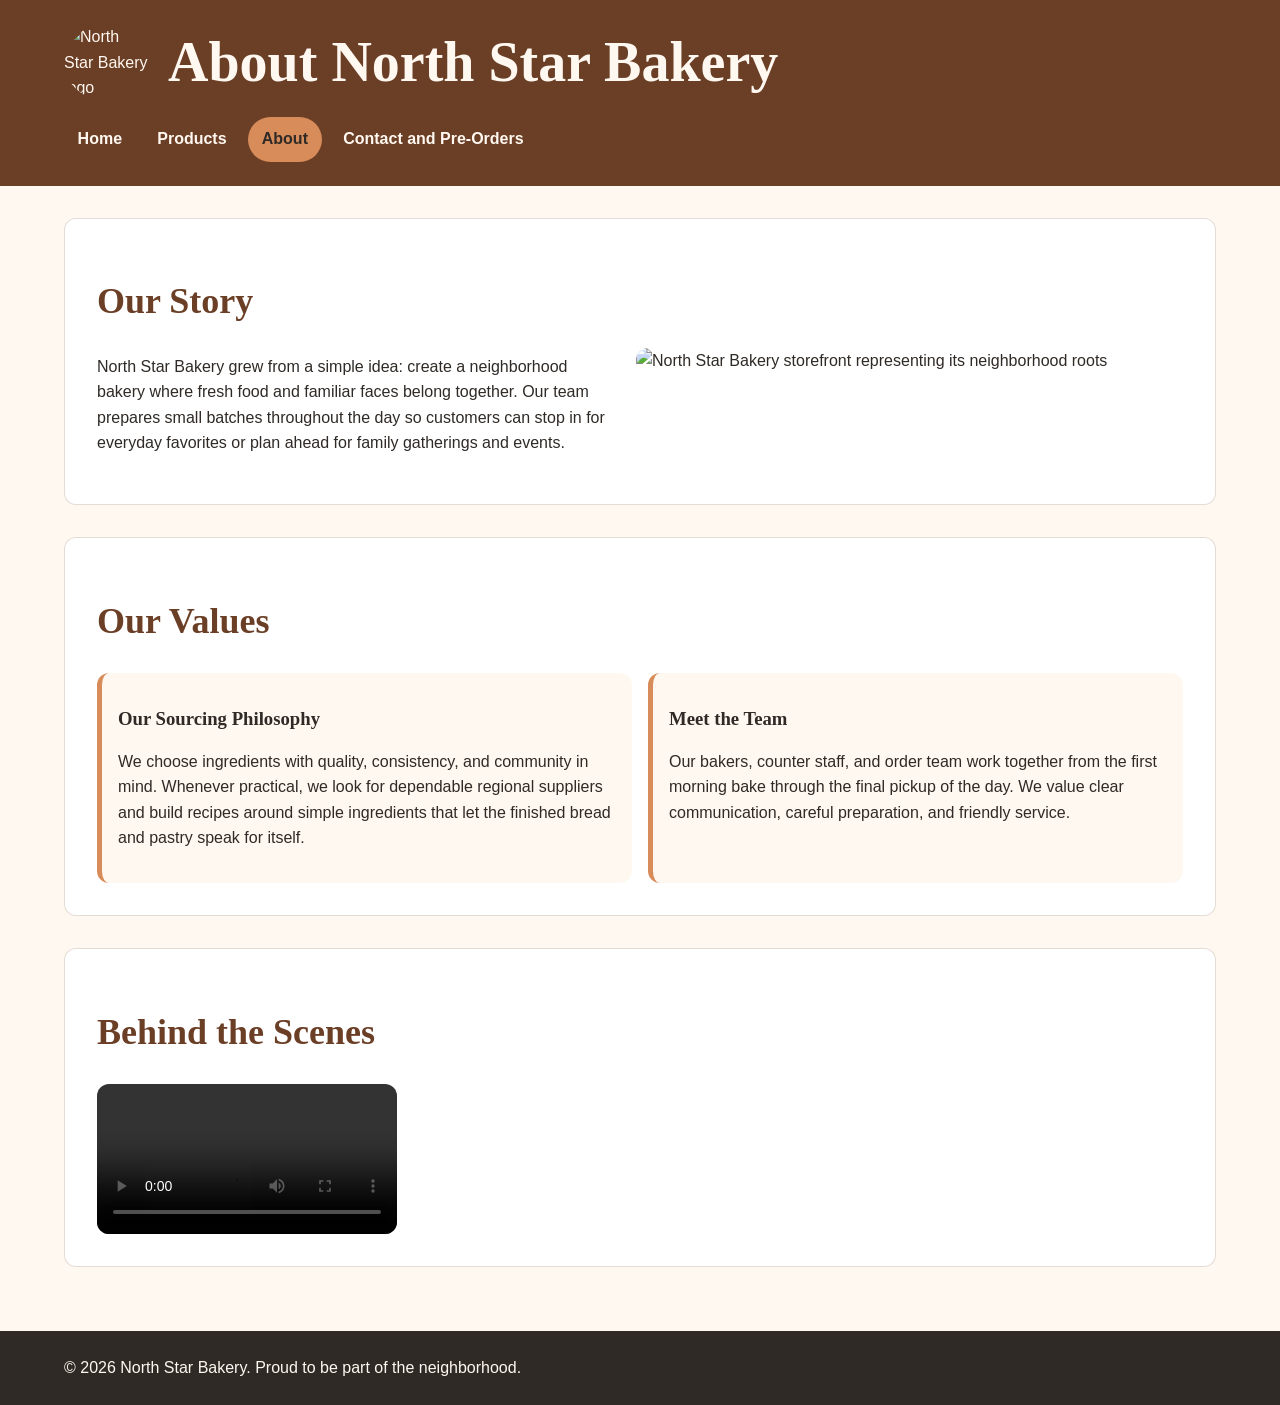
==== about.html @ 12df3283 "Add files via upload" ====
<!DOCTYPE html>
<html lang="en">
<head>
  <meta charset="UTF-8">
  <meta name="viewport" content="width=device-width, initial-scale=1.0">
  <title>North Star Bakery | About</title>
  <link rel="stylesheet" href="styles.css">
</head>
<body>
  <header>
    <div class="header-inner">
      <div class="brand-row">
        <img class="logo" src="assets/bakery-logo.png" alt="North Star Bakery logo">
        <h1>About North Star Bakery</h1>
      </div>
      <nav aria-label="Primary navigation">
        <ul>
          <li><a href="index.html">Home</a></li>
          <li><a href="products.html">Products</a></li>
          <li><a href="about.html" aria-current="page">About</a></li>
          <li><a href="contact.html">Contact and Pre-Orders</a></li>
        </ul>
      </nav>
    </div>
  </header>

  <main>
    <section class="hero">
      <div class="hero-copy">
        <h2>Our Story</h2>
        <p>North Star Bakery grew from a simple idea: create a neighborhood bakery where fresh food and familiar faces belong together. Our team prepares small batches throughout the day so customers can stop in for everyday favorites or plan ahead for family gatherings and events.</p>
      </div>
      <div class="hero-media">
        <img src="assets/bakery-storefront.png" alt="North Star Bakery storefront representing its neighborhood roots">
      </div>
    </section>

    <section>
      <h2>Our Values</h2>
      <div class="cards">
        <article class="card">
          <h3>Our Sourcing Philosophy</h3>
          <p>We choose ingredients with quality, consistency, and community in mind. Whenever practical, we look for dependable regional suppliers and build recipes around simple ingredients that let the finished bread and pastry speak for itself.</p>
        </article>
        <article class="card">
          <h3>Meet the Team</h3>
          <p>Our bakers, counter staff, and order team work together from the first morning bake through the final pickup of the day. We value clear communication, careful preparation, and friendly service.</p>
        </article>
      </div>
    </section>

    <section>
      <h2>Behind the Scenes</h2>
      <video controls preload="metadata">
        <source src="assets/bakery-behind-scenes.mp4" type="video/mp4">
        Your browser does not support the video element. This video shows a short behind-the-scenes look at the bakery team preparing baked goods.
      </video>
    </section>
  </main>

  <footer>
    <div class="footer-inner">
      <p>&copy; 2026 North Star Bakery. Proud to be part of the neighborhood.</p>
    </div>
  </footer>
</body>
</html>
---- styles.css ----
:root {
  --cream: #FFF8F0;
  --brown: #6B3E26;
  --peach: #D88C5A;
  --charcoal: #2F2A26;
  --space-1: 0.5rem;
  --space-2: 1rem;
  --space-3: 1.5rem;
  --space-4: 2rem;
  --radius: 0.75rem;
  --max-width: 72rem;
}

* {
  box-sizing: border-box;
}

html {
  scroll-behavior: smooth;
}

body {
  margin: 0;
  background: var(--cream);
  color: var(--charcoal);
  font-family: Arial, Helvetica, sans-serif;
  font-size: 1rem;
  line-height: 1.6;
}

img,
picture,
video {
  max-width: 100%;
}

img,
video {
  display: block;
  height: auto;
  border-radius: var(--radius);
}

a {
  color: var(--brown);
}

a:hover,
a:focus-visible {
  color: var(--peach);
}

a:focus-visible,
button:focus-visible,
input:focus-visible,
select:focus-visible,
textarea:focus-visible {
  outline: 3px solid var(--peach);
  outline-offset: 3px;
}

header {
  background: var(--brown);
  color: var(--cream);
  padding: var(--space-3) var(--space-2);
}

.header-inner,
main,
.footer-inner {
  width: min(100% - 2rem, var(--max-width));
  margin-inline: auto;
}

.brand-row {
  display: flex;
  align-items: center;
  gap: var(--space-2);
  flex-wrap: wrap;
}

.logo {
  width: 5.5rem;
  border-radius: 50%;
}

h1,
h2,
h3 {
  font-family: Georgia, "Times New Roman", serif;
  line-height: 1.2;
}

h1 {
  margin: 0;
  font-size: clamp(2rem, 8vw, 3.5rem);
}

h2 {
  color: var(--brown);
  font-size: clamp(1.5rem, 5vw, 2.25rem);
}

nav {
  margin-top: var(--space-2);
}

nav ul {
  display: flex;
  flex-wrap: wrap;
  gap: var(--space-1);
  padding: 0;
  margin: 0;
  list-style: none;
}

nav a {
  display: inline-block;
  padding: 0.6rem 0.85rem;
  border-radius: 999px;
  color: var(--cream);
  text-decoration: none;
  font-weight: 700;
}

nav a:hover,
nav a:focus-visible,
nav a[aria-current="page"] {
  background: var(--peach);
  color: var(--charcoal);
}

main {
  padding-block: var(--space-4);
}

section {
  margin-bottom: var(--space-4);
  padding: var(--space-3);
  background: #FFFFFF;
  border: 1px solid rgba(107, 62, 38, 0.18);
  border-radius: var(--radius);
}

.hero {
  display: flex;
  flex-direction: column;
  gap: var(--space-3);
}

.hero-copy {
  flex: 1 1 20rem;
}

.hero-media {
  flex: 1 1 22rem;
}

.cards {
  display: flex;
  flex-direction: column;
  gap: var(--space-2);
}

.card {
  flex: 1 1 15rem;
  padding: var(--space-2);
  background: var(--cream);
  border-left: 0.35rem solid var(--peach);
  border-radius: var(--radius);
}

figure {
  margin: 0;
}

figcaption {
  margin-top: var(--space-1);
  font-style: italic;
}

.callout {
  padding: var(--space-2);
  background: var(--cream);
  border-left: 0.35rem solid var(--peach);
}

audio {
  width: 100%;
}

form {
  display: flex;
  flex-direction: column;
  gap: var(--space-2);
}

fieldset {
  display: flex;
  flex-direction: column;
  gap: var(--space-1);
  margin: 0;
  padding: var(--space-2);
  border: 2px solid var(--peach);
  border-radius: var(--radius);
}

legend {
  padding-inline: 0.4rem;
  color: var(--brown);
  font-family: Georgia, "Times New Roman", serif;
  font-size: 1.2rem;
  font-weight: 700;
}

label {
  margin-top: 0.35rem;
  font-weight: 700;
}

input,
select,
textarea,
button {
  width: 100%;
  font: inherit;
}

input,
select,
textarea {
  padding: 0.75rem;
  border: 1px solid #7a6f68;
  border-radius: 0.45rem;
  background: #FFFFFF;
  color: var(--charcoal);
}

button {
  padding: 0.85rem 1.2rem;
  border: 0;
  border-radius: 999px;
  background: var(--brown);
  color: var(--cream);
  font-weight: 700;
  cursor: pointer;
}

button:hover,
button:focus-visible {
  background: var(--peach);
  color: var(--charcoal);
}

footer {
  background: var(--charcoal);
  color: var(--cream);
  padding: var(--space-3) var(--space-2);
}

footer p {
  margin: 0;
}

@media (min-width: 48rem) {
  .hero {
    flex-direction: row;
    align-items: center;
  }

  .cards {
    flex-direction: row;
    flex-wrap: wrap;
  }

  section {
    padding: var(--space-4);
  }

  form {
    max-width: 48rem;
  }

  button {
    width: auto;
    align-self: flex-start;
  }
}
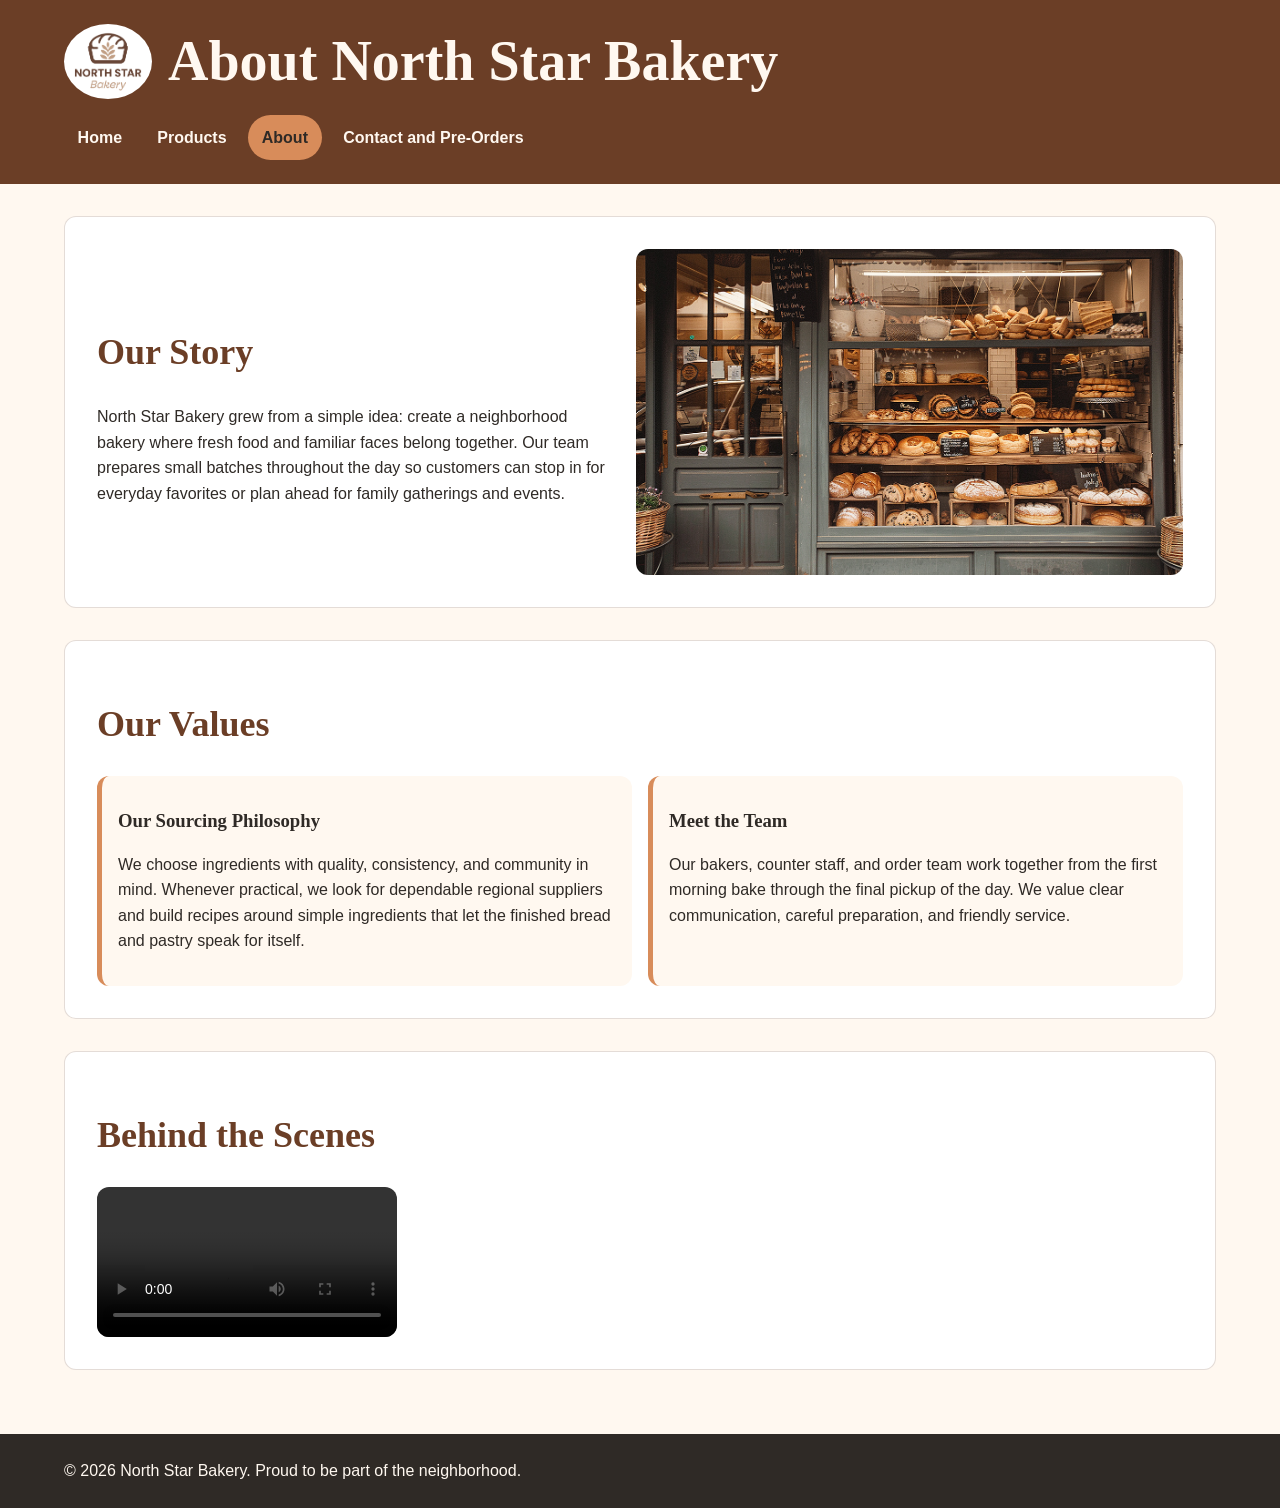
==== commit 69830a9a: "Update asset paths in about.html" ====
--- a/about.html
+++ b/about.html
@@ -10,7 +10,7 @@
   <header>
     <div class="header-inner">
       <div class="brand-row">
-        <img class="logo" src="assets/bakery-logo.png" alt="North Star Bakery logo">
+        <img class="logo" src="bakery-logo.png" alt="North Star Bakery logo">
         <h1>About North Star Bakery</h1>
       </div>
       <nav aria-label="Primary navigation">
@@ -31,7 +31,7 @@
         <p>North Star Bakery grew from a simple idea: create a neighborhood bakery where fresh food and familiar faces belong together. Our team prepares small batches throughout the day so customers can stop in for everyday favorites or plan ahead for family gatherings and events.</p>
       </div>
       <div class="hero-media">
-        <img src="assets/bakery-storefront.png" alt="North Star Bakery storefront representing its neighborhood roots">
+        <img src="bakery-storefront.png" alt="North Star Bakery storefront representing its neighborhood roots">
       </div>
     </section>
 
@@ -52,7 +52,7 @@
     <section>
       <h2>Behind the Scenes</h2>
       <video controls preload="metadata">
-        <source src="assets/bakery-behind-scenes.mp4" type="video/mp4">
+        <source src="bakery-behind-scenes.mp4" type="video/mp4">
         Your browser does not support the video element. This video shows a short behind-the-scenes look at the bakery team preparing baked goods.
       </video>
     </section>
